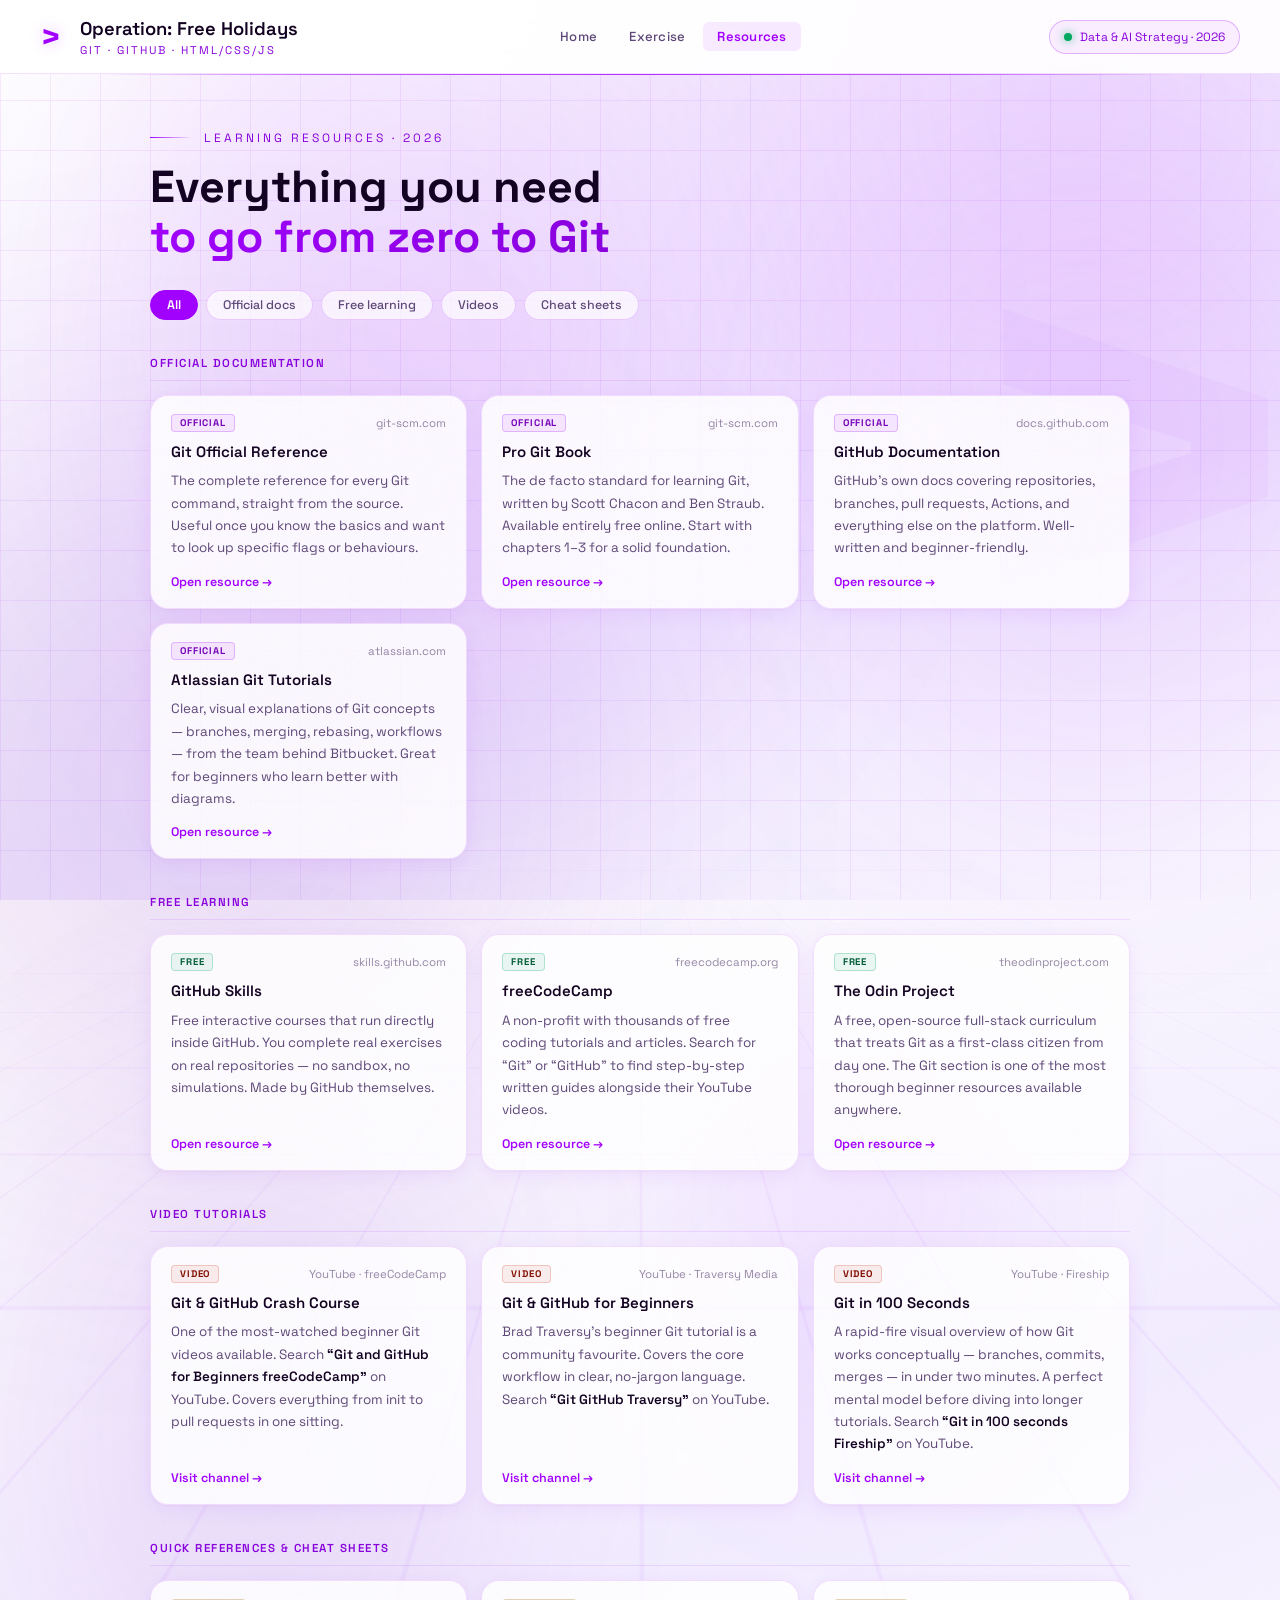
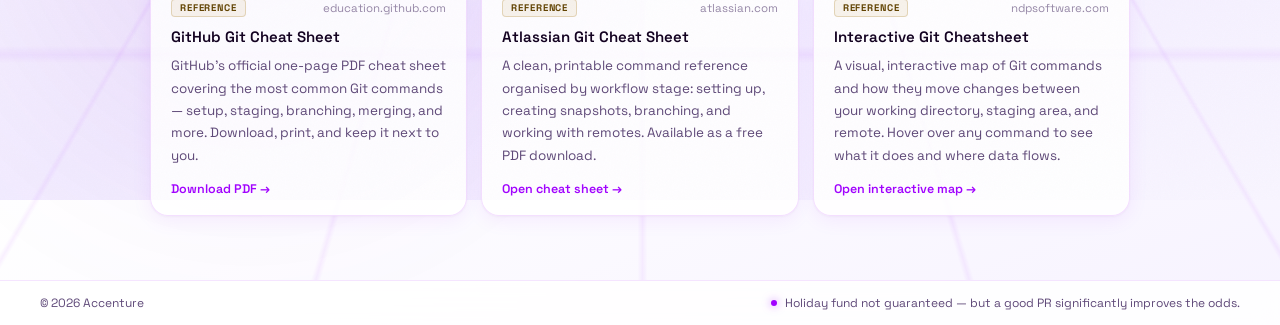
==== pages/docs.html @ 5343b68f "Added how to revert changes and how to keep sensitive information from github" ====
<!doctype html>
<html lang="en">
  <head>
    <meta charset="UTF-8" />
    <meta name="viewport" content="width=device-width, initial-scale=1.0" />
    <title>FZTW - Resources</title>
    <link rel="icon" type="image/svg+xml" href="../assets/favicon.svg" />
    <link
      href="https://fonts.googleapis.com/css2?family=Space+Grotesk:wght@300;400;500;600;700&display=swap"
      rel="stylesheet"
    />
    <link href="../styles.css" rel="stylesheet" />
    <link href="docs.css" rel="stylesheet" />
  </head>
  <body class="page-docs">
    <!-- FIXED BACKGROUND LAYERS -->
    <div class="bg-grid"></div>
    <div class="bg-glow bg-glow-1"></div>
    <div class="bg-glow bg-glow-2"></div>
    <div class="bg-symbol">></div>

    <!-- FX: SCANLINES -->
    <div class="fx-scanlines" aria-hidden="true"></div>

    <!-- FX: FILM GRAIN -->
    <div class="fx-grain" aria-hidden="true"></div>

    <header id="header">
      <div class="header-left">
        <span class="logo-accent">></span>
        <div class="header-title">
          <h1>Operation: Free Holidays</h1>
          <div class="header-subtitle">
            Git &middot; GitHub &middot; HTML/CSS/JS
          </div>
        </div>
      </div>
      <nav class="header-nav" aria-label="Site navigation">
        <a href="../index.html">Home</a>
        <a href="exercise.html">Exercise</a>
        <a href="docs.html" class="active">Resources</a>
      </nav>
      <div class="header-badge">
        <span class="live-dot"></span>
        <span>Data &amp; AI Strategy &middot; 2026</span>
      </div>
    </header>

    <main>
      <!-- FX: AURORA -->
      <div class="fx-aurora" aria-hidden="true">
        <div class="fx-aurora-1"></div>
        <div class="fx-aurora-2"></div>
        <div class="fx-aurora-3"></div>
        <div class="fx-aurora-4"></div>
      </div>

      <!-- FX: PERSPECTIVE GRID -->
      <div class="fx-perspective-grid" aria-hidden="true"></div>

      <!-- CONTENT -->
      <div class="content-wrapper">
        <div class="kicker">Learning resources &middot; 2026</div>
        <h2 class="hero-title">
          Everything you need<br />
          <span>to go from zero to Git</span>
        </h2>

        <!-- FILTER TABS -->
        <div class="filter-tabs" role="tablist" aria-label="Filter resources">
          <button
            class="filter-tab active"
            data-filter="all"
            role="tab"
            aria-selected="true"
          >All</button>
          <button
            class="filter-tab"
            data-filter="official"
            role="tab"
            aria-selected="false"
          >Official docs</button>
          <button
            class="filter-tab"
            data-filter="free"
            role="tab"
            aria-selected="false"
          >Free learning</button>
          <button
            class="filter-tab"
            data-filter="video"
            role="tab"
            aria-selected="false"
          >Videos</button>
          <button
            class="filter-tab"
            data-filter="reference"
            role="tab"
            aria-selected="false"
          >Cheat sheets</button>
        </div>

        <!-- OFFICIAL DOCS -->
        <div class="resource-section" data-category="official">
          <p class="resource-section-title">Official documentation</p>
          <div class="resource-grid">

            <div class="resource-card">
              <div class="resource-card-meta">
                <span class="resource-type resource-type--official">Official</span>
                <span class="resource-platform">git-scm.com</span>
              </div>
              <h3 class="resource-title">Git Official Reference</h3>
              <p class="resource-desc">
                The complete reference for every Git command, straight from the
                source. Useful once you know the basics and want to look up
                specific flags or behaviours.
              </p>
              <a
                href="https://git-scm.com/doc"
                target="_blank"
                rel="noopener"
                class="resource-link"
              >Open resource &rarr;</a>
            </div>

            <div class="resource-card">
              <div class="resource-card-meta">
                <span class="resource-type resource-type--official">Official</span>
                <span class="resource-platform">git-scm.com</span>
              </div>
              <h3 class="resource-title">Pro Git Book</h3>
              <p class="resource-desc">
                The de facto standard for learning Git, written by Scott Chacon
                and Ben Straub. Available entirely free online. Start with
                chapters 1&ndash;3 for a solid foundation.
              </p>
              <a
                href="https://git-scm.com/book/en/v2"
                target="_blank"
                rel="noopener"
                class="resource-link"
              >Open resource &rarr;</a>
            </div>

            <div class="resource-card">
              <div class="resource-card-meta">
                <span class="resource-type resource-type--official">Official</span>
                <span class="resource-platform">docs.github.com</span>
              </div>
              <h3 class="resource-title">GitHub Documentation</h3>
              <p class="resource-desc">
                GitHub's own docs covering repositories, branches, pull
                requests, Actions, and everything else on the platform.
                Well-written and beginner-friendly.
              </p>
              <a
                href="https://docs.github.com"
                target="_blank"
                rel="noopener"
                class="resource-link"
              >Open resource &rarr;</a>
            </div>

            <div class="resource-card">
              <div class="resource-card-meta">
                <span class="resource-type resource-type--official">Official</span>
                <span class="resource-platform">atlassian.com</span>
              </div>
              <h3 class="resource-title">Atlassian Git Tutorials</h3>
              <p class="resource-desc">
                Clear, visual explanations of Git concepts — branches, merging,
                rebasing, workflows — from the team behind Bitbucket. Great for
                beginners who learn better with diagrams.
              </p>
              <a
                href="https://www.atlassian.com/git/tutorials"
                target="_blank"
                rel="noopener"
                class="resource-link"
              >Open resource &rarr;</a>
            </div>

          </div>
        </div>

        <!-- FREE LEARNING -->
        <div class="resource-section" data-category="free">
          <p class="resource-section-title">Free learning</p>
          <div class="resource-grid">

            <div class="resource-card">
              <div class="resource-card-meta">
                <span class="resource-type resource-type--free">Free</span>
                <span class="resource-platform">skills.github.com</span>
              </div>
              <h3 class="resource-title">GitHub Skills</h3>
              <p class="resource-desc">
                Free interactive courses that run directly inside GitHub. You
                complete real exercises on real repositories &mdash; no sandbox,
                no simulations. Made by GitHub themselves.
              </p>
              <a
                href="https://skills.github.com"
                target="_blank"
                rel="noopener"
                class="resource-link"
              >Open resource &rarr;</a>
            </div>

            <div class="resource-card">
              <div class="resource-card-meta">
                <span class="resource-type resource-type--free">Free</span>
                <span class="resource-platform">freecodecamp.org</span>
              </div>
              <h3 class="resource-title">freeCodeCamp</h3>
              <p class="resource-desc">
                A non-profit with thousands of free coding tutorials and
                articles. Search for &ldquo;Git&rdquo; or &ldquo;GitHub&rdquo;
                to find step-by-step written guides alongside their YouTube
                videos.
              </p>
              <a
                href="https://www.freecodecamp.org"
                target="_blank"
                rel="noopener"
                class="resource-link"
              >Open resource &rarr;</a>
            </div>

            <div class="resource-card">
              <div class="resource-card-meta">
                <span class="resource-type resource-type--free">Free</span>
                <span class="resource-platform">theodinproject.com</span>
              </div>
              <h3 class="resource-title">The Odin Project</h3>
              <p class="resource-desc">
                A free, open-source full-stack curriculum that treats Git as a
                first-class citizen from day one. The Git section is one of the
                most thorough beginner resources available anywhere.
              </p>
              <a
                href="https://www.theodinproject.com"
                target="_blank"
                rel="noopener"
                class="resource-link"
              >Open resource &rarr;</a>
            </div>

          </div>
        </div>

        <!-- VIDEO TUTORIALS -->
        <div class="resource-section" data-category="video">
          <p class="resource-section-title">Video tutorials</p>
          <div class="resource-grid">

            <div class="resource-card">
              <div class="resource-card-meta">
                <span class="resource-type resource-type--video">Video</span>
                <span class="resource-platform">YouTube &middot; freeCodeCamp</span>
              </div>
              <h3 class="resource-title">Git &amp; GitHub Crash Course</h3>
              <p class="resource-desc">
                One of the most-watched beginner Git videos available. Search
                <strong>&ldquo;Git and GitHub for Beginners freeCodeCamp&rdquo;</strong>
                on YouTube. Covers everything from init to pull requests in one
                sitting.
              </p>
              <a
                href="https://www.youtube.com/@freecodecamp"
                target="_blank"
                rel="noopener"
                class="resource-link"
              >Visit channel &rarr;</a>
            </div>

            <div class="resource-card">
              <div class="resource-card-meta">
                <span class="resource-type resource-type--video">Video</span>
                <span class="resource-platform">YouTube &middot; Traversy Media</span>
              </div>
              <h3 class="resource-title">Git &amp; GitHub for Beginners</h3>
              <p class="resource-desc">
                Brad Traversy's beginner Git tutorial is a community favourite.
                Covers the core workflow in clear, no-jargon language. Search
                <strong>&ldquo;Git GitHub Traversy&rdquo;</strong> on YouTube.
              </p>
              <a
                href="https://www.youtube.com/@TraversyMedia"
                target="_blank"
                rel="noopener"
                class="resource-link"
              >Visit channel &rarr;</a>
            </div>

            <div class="resource-card">
              <div class="resource-card-meta">
                <span class="resource-type resource-type--video">Video</span>
                <span class="resource-platform">YouTube &middot; Fireship</span>
              </div>
              <h3 class="resource-title">Git in 100 Seconds</h3>
              <p class="resource-desc">
                A rapid-fire visual overview of how Git works conceptually &mdash;
                branches, commits, merges &mdash; in under two minutes. A
                perfect mental model before diving into longer tutorials. Search
                <strong>&ldquo;Git in 100 seconds Fireship&rdquo;</strong> on YouTube.
              </p>
              <a
                href="https://www.youtube.com/@Fireship"
                target="_blank"
                rel="noopener"
                class="resource-link"
              >Visit channel &rarr;</a>
            </div>

          </div>
        </div>

        <!-- QUICK REFERENCES -->
        <div class="resource-section" data-category="reference">
          <p class="resource-section-title">Quick references &amp; cheat sheets</p>
          <div class="resource-grid">

            <div class="resource-card">
              <div class="resource-card-meta">
                <span class="resource-type resource-type--reference">Reference</span>
                <span class="resource-platform">education.github.com</span>
              </div>
              <h3 class="resource-title">GitHub Git Cheat Sheet</h3>
              <p class="resource-desc">
                GitHub's official one-page PDF cheat sheet covering the most
                common Git commands &mdash; setup, staging, branching, merging,
                and more. Download, print, and keep it next to you.
              </p>
              <a
                href="https://education.github.com/git-cheat-sheet-education.pdf"
                target="_blank"
                rel="noopener"
                class="resource-link"
              >Download PDF &rarr;</a>
            </div>

            <div class="resource-card">
              <div class="resource-card-meta">
                <span class="resource-type resource-type--reference">Reference</span>
                <span class="resource-platform">atlassian.com</span>
              </div>
              <h3 class="resource-title">Atlassian Git Cheat Sheet</h3>
              <p class="resource-desc">
                A clean, printable command reference organised by workflow stage:
                setting up, creating snapshots, branching, and working with
                remotes. Available as a free PDF download.
              </p>
              <a
                href="https://www.atlassian.com/git/tutorials/atlassian-git-cheatsheet"
                target="_blank"
                rel="noopener"
                class="resource-link"
              >Open cheat sheet &rarr;</a>
            </div>

            <div class="resource-card">
              <div class="resource-card-meta">
                <span class="resource-type resource-type--reference">Reference</span>
                <span class="resource-platform">ndpsoftware.com</span>
              </div>
              <h3 class="resource-title">Interactive Git Cheatsheet</h3>
              <p class="resource-desc">
                A visual, interactive map of Git commands and how they move
                changes between your working directory, staging area, and remote.
                Hover over any command to see what it does and where data flows.
              </p>
              <a
                href="https://ndpsoftware.com/git-cheatsheet.html"
                target="_blank"
                rel="noopener"
                class="resource-link"
              >Open interactive map &rarr;</a>
            </div>

          </div>
        </div>

      </div>
    </main>

    <footer>
      <p>&copy; 2026 Accenture</p>
      <p class="footer-pill">
        Holiday fund not guaranteed &mdash; but a good PR significantly improves
        the odds.
      </p>
    </footer>

    <script src="../script.js"></script>
    <script src="docs.js"></script>
  </body>
</html>
---- styles.css ----
:root {
  --acc-purple: #a100ff;
  --acc-purple-dark: #7400b8;
  --acc-text: #120020;
  --acc-text-muted: #5e4878;
  --acc-lilac: #8800dd;
  --acc-lilac-soft: #6600b3;
  --glass: rgba(255, 255, 255, 0.9);
  --glass-hover: rgba(255, 255, 255, 1);
  --glass-border: rgba(161, 0, 255, 0.14);
  --success-green: #00a862;
}

*,
*::before,
*::after {
  box-sizing: border-box;
  margin: 0;
  padding: 0;
}
html,
body {
  height: 100%;
}
body {
  font-family:
    "Space Grotesk",
    -apple-system,
    system-ui,
    sans-serif;
  background: linear-gradient(160deg, #ffffff 0%, #f2ecff 65%, #f8f5ff 100%);
  color: var(--acc-text);
  min-height: 100dvh;
  overflow-x: hidden;
  display: flex;
  flex-direction: column;
}

/* FIXED BACKGROUND LAYERS */
.bg-grid {
  position: fixed;
  inset: 0;
  background-image:
    linear-gradient(rgba(161, 0, 255, 0.07) 1px, transparent 1px),
    linear-gradient(90deg, rgba(161, 0, 255, 0.07) 1px, transparent 1px);
  background-size: 50px 50px;
  pointer-events: none;
  z-index: 0;
}
.bg-glow {
  position: fixed;
  width: 580px;
  height: 580px;
  border-radius: 50%;
  filter: blur(170px);
  opacity: 0.18;
  pointer-events: none;
  z-index: 0;
}
.bg-glow-1 {
  top: -180px;
  right: -80px;
  background: var(--acc-purple);
}
.bg-glow-2 {
  bottom: -180px;
  left: -80px;
  background: var(--acc-purple-dark);
}
.bg-symbol {
  position: fixed;
  top: 50%;
  right: -4%;
  font-size: 70vh;
  font-weight: 800;
  color: var(--acc-purple);
  opacity: 0.032;
  transform: translateY(-50%);
  pointer-events: none;
  z-index: 0;
  user-select: none;
}

/* FX 1 — SCANLINES: hidden on light backgrounds */
.fx-scanlines {
  display: none;
}

/* FX 2 — FILM GRAIN: barely-there paper texture */
.fx-grain {
  position: fixed;
  inset: 0;
  z-index: 29;
  pointer-events: none;
  opacity: 0.024;
}
.fx-grain::after {
  content: "";
  position: absolute;
  width: 300%;
  height: 300%;
  top: -100%;
  left: -100%;
  background-image: url("data:image/svg+xml,%3Csvg xmlns='http://www.w3.org/2000/svg' width='200' height='200'%3E%3Cfilter id='n'%3E%3CfeTurbulence type='fractalNoise' baseFrequency='0.75' numOctaves='4' stitchTiles='stitch'/%3E%3C/filter%3E%3Crect width='200' height='200' filter='url(%23n)'/%3E%3C/svg%3E");
  animation: grain-shift 0.18s steps(1) infinite;
}
@keyframes grain-shift {
  0% {
    transform: translate(0, 0);
  }
  11% {
    transform: translate(-5%, -10%);
  }
  22% {
    transform: translate(-15%, 5%);
  }
  33% {
    transform: translate(7%, -25%);
  }
  44% {
    transform: translate(-5%, 25%);
  }
  55% {
    transform: translate(-15%, 10%);
  }
  66% {
    transform: translate(15%, 0%);
  }
  77% {
    transform: translate(0%, 15%);
  }
  88% {
    transform: translate(3%, 35%);
  }
  100% {
    transform: translate(0, 0);
  }
}

/* FX 3 — AURORA: multiply blend for light surfaces */
.fx-aurora {
  position: absolute;
  inset: 0;
  pointer-events: none;
  z-index: 0;
  overflow: hidden;
}
.fx-aurora > div {
  position: absolute;
  border-radius: 50%;
  mix-blend-mode: multiply;
  filter: blur(85px);
  will-change: transform, border-radius;
}
.fx-aurora-1 {
  width: 70%;
  height: 65%;
  top: -18%;
  left: 5%;
  background: radial-gradient(
    ellipse at 40% 50%,
    rgba(161, 0, 255, 0.14) 0%,
    transparent 70%
  );
  border-radius: 68% 32% 44% 56% / 40% 62% 38% 60%;
  animation: aurora-1 20s ease-in-out infinite;
}
.fx-aurora-2 {
  width: 55%;
  height: 50%;
  top: 0%;
  right: -8%;
  background: radial-gradient(
    ellipse at 60% 40%,
    rgba(190, 40, 255, 0.1) 0%,
    transparent 68%
  );
  border-radius: 30% 70% 60% 40% / 50% 30% 70% 50%;
  filter: blur(95px);
  animation: aurora-2 26s ease-in-out infinite;
}
.fx-aurora-3 {
  width: 55%;
  height: 48%;
  bottom: 5%;
  left: -8%;
  background: radial-gradient(
    ellipse at 50% 60%,
    rgba(116, 0, 184, 0.1) 0%,
    transparent 70%
  );
  border-radius: 55% 45% 30% 70% / 65% 35% 65% 35%;
  filter: blur(80px);
  animation: aurora-3 22s ease-in-out infinite;
}
.fx-aurora-4 {
  width: 38%;
  height: 35%;
  top: 45%;
  right: 15%;
  background: radial-gradient(
    ellipse at 50% 50%,
    rgba(161, 0, 255, 0.08) 0%,
    transparent 70%
  );
  border-radius: 40% 60% 50% 50% / 45% 55% 45% 55%;
  filter: blur(110px);
  animation: aurora-4 30s ease-in-out infinite;
}

@keyframes aurora-1 {
  0%,
  100% {
    transform: translate(0, 0) scale(1) rotate(0deg);
    border-radius: 68% 32% 44% 56% / 40% 62% 38% 60%;
  }
  25% {
    transform: translate(5%, 8%) scale(1.08) rotate(6deg);
    border-radius: 50% 50% 55% 45% / 55% 45% 55% 45%;
  }
  50% {
    transform: translate(-3%, 12%) scale(0.95) rotate(-4deg);
    border-radius: 40% 60% 35% 65% / 60% 40% 60% 40%;
  }
  75% {
    transform: translate(8%, 3%) scale(1.05) rotate(9deg);
    border-radius: 60% 40% 60% 40% / 45% 55% 45% 55%;
  }
}
@keyframes aurora-2 {
  0%,
  100% {
    transform: translate(0, 0) scale(1) rotate(0deg);
    border-radius: 30% 70% 60% 40% / 50% 30% 70% 50%;
  }
  33% {
    transform: translate(-8%, -6%) scale(1.12) rotate(-8deg);
    border-radius: 55% 45% 45% 55% / 40% 60% 40% 60%;
  }
  66% {
    transform: translate(-4%, 10%) scale(0.92) rotate(5deg);
    border-radius: 40% 60% 65% 35% / 60% 40% 50% 50%;
  }
}
@keyframes aurora-3 {
  0%,
  100% {
    transform: translate(0, 0) scale(1) rotate(0deg);
    border-radius: 55% 45% 30% 70% / 65% 35% 65% 35%;
  }
  50% {
    transform: translate(6%, -9%) scale(1.1) rotate(12deg);
    border-radius: 40% 60% 55% 45% / 50% 50% 40% 60%;
  }
}
@keyframes aurora-4 {
  0%,
  100% {
    transform: translate(0, 0) scale(1) rotate(0deg);
    border-radius: 40% 60% 50% 50% / 45% 55% 45% 55%;
  }
  35% {
    transform: translate(-7%, 9%) scale(0.88) rotate(-7deg);
    border-radius: 60% 40% 40% 60% / 55% 45% 60% 40%;
  }
  70% {
    transform: translate(5%, -7%) scale(1.08) rotate(4deg);
    border-radius: 50% 50% 60% 40% / 40% 60% 45% 55%;
  }
}

/* FX 4 — PERSPECTIVE GRID */
.fx-perspective-grid {
  height: 52%;
  pointer-events: none;
  z-index: 0;
  overflow: hidden;
}
.fx-perspective-grid::before {
  content: "";
  position: absolute;
  inset: 0;
  background-image:
    linear-gradient(rgba(161, 0, 255, 0.14) 1px, transparent 1px),
    linear-gradient(90deg, rgba(161, 0, 255, 0.14) 1px, transparent 1px);
  background-size: 64px 64px;
  transform: perspective(22rem) rotateX(58deg);
  animation: grid-flow 5s linear infinite;
  -webkit-mask-image: linear-gradient(
    to top,
    rgba(0, 0, 0, 0.55) 0%,
    transparent 100%
  );
  mask-image: linear-gradient(to top, rgba(0, 0, 0, 0.55) 0%, transparent 100%);
}
.fx-perspective-grid::after {
  content: "";
  position: absolute;
  top: 0;
  left: 8%;
  right: 8%;
  height: 1px;
  background: linear-gradient(
    90deg,
    transparent,
    rgba(161, 0, 255, 0.55) 20%,
    rgba(161, 0, 255, 0.8) 50%,
    rgba(161, 0, 255, 0.55) 80%,
    transparent
  );
}
@keyframes grid-flow {
  from {
    background-position: 0 0;
  }
  to {
    background-position: 0 64px;
  }
}

/* NAVBAR */
.header-nav {
  display: flex;
  align-items: center;
  gap: 4px;
}
.header-nav a {
  font-size: 0.82rem;
  font-weight: 500;
  color: var(--acc-text-muted);
  text-decoration: none;
  padding: 6px 14px;
  border-radius: 6px;
  transition: color 0.2s ease, background 0.2s ease;
  letter-spacing: 0.02em;
}
.header-nav a:hover {
  color: var(--acc-purple);
  background: rgba(161, 0, 255, 0.06);
}
.header-nav a.active {
  color: var(--acc-purple);
  font-weight: 600;
  background: rgba(161, 0, 255, 0.08);
}

/* HEADER */
header {
  position: sticky;
  top: 0;
  padding: 14px 40px;
  background: rgba(255, 255, 255, 0.9);
  backdrop-filter: blur(20px);
  border-bottom: 1px solid rgba(161, 0, 255, 0.12);
  display: flex;
  justify-content: space-between;
  align-items: center;
  z-index: 1000;
  flex-shrink: 0;
  transition: box-shadow 250ms ease;
}
header.elevated {
  box-shadow: 0 4px 28px rgba(161, 0, 255, 0.1);
}
.header-left {
  display: flex;
  align-items: center;
  gap: 18px;
}
.logo-accent {
  font-size: 2.2rem;
  font-weight: 700;
  color: var(--acc-purple);
  text-shadow: 0 0 16px rgba(161, 0, 255, 0.28);
}
.header-title h1 {
  font-size: 1.15rem;
  font-weight: 600;
  color: var(--acc-text);
}
.header-subtitle {
  font-size: 0.7rem;
  color: var(--acc-lilac);
  text-transform: uppercase;
  letter-spacing: 2px;
  margin-top: 3px;
}
.header-badge {
  display: flex;
  align-items: center;
  gap: 8px;
  padding: 8px 14px;
  background: rgba(161, 0, 255, 0.06);
  border-radius: 999px;
  border: 1px solid rgba(161, 0, 255, 0.26);
  font-size: 0.75rem;
  color: var(--acc-lilac);
}
.live-dot {
  width: 8px;
  height: 8px;
  border-radius: 50%;
  background: var(--success-green);
  box-shadow: 0 0 10px rgba(0, 168, 98, 0.7);
  animation: pulse-dot 2s ease infinite;
}
@keyframes pulse-dot {
  0%,
  100% {
    opacity: 1;
    box-shadow: 0 0 10px rgba(0, 168, 98, 0.7);
  }
  50% {
    opacity: 0.5;
    box-shadow: 0 0 4px rgba(0, 168, 98, 0.3);
  }
}

/* MAIN & CONTENT */
main {
  flex: 1;
  position: relative;
  z-index: 10;
  display: flex;
  align-items: center;
  justify-content: center;
  padding: 32px 40px;
  overflow: hidden;
}
.content-wrapper {
  max-width: 980px;
  width: 100%;
  position: relative;
  z-index: 1;
}

.kicker {
  font-size: 0.75rem;
  text-transform: uppercase;
  letter-spacing: 3px;
  color: var(--acc-lilac);
  display: inline-flex;
  align-items: center;
  gap: 12px;
  margin-bottom: 16px;
}
.kicker::before {
  content: "";
  width: 42px;
  height: 1px;
  background: linear-gradient(90deg, var(--acc-purple), transparent);
}
.hero-title {
  font-size: clamp(2rem, 3.5vw, 3rem);
  font-weight: 700;
  line-height: 1.12;
  margin-bottom: 28px;
  color: var(--acc-text);
}
.hero-title span {
  background: linear-gradient(135deg, var(--acc-purple), var(--acc-lilac));
  -webkit-background-clip: text;
  -webkit-text-fill-color: transparent;
  background-clip: text;
}

.cards-grid {
  display: grid;
  grid-template-columns: 1fr 1fr;
  gap: 20px;
}
.card {
  background: rgba(255, 255, 255, 0.85);
  border-radius: 26px;
  border: 1px solid rgba(161, 0, 255, 0.13);
  padding: 26px 28px;
  backdrop-filter: blur(14px);
  box-shadow:
    0 4px 30px rgba(161, 0, 255, 0.09),
    0 1px 3px rgba(0, 0, 0, 0.04);
  transition: all 0.25s ease;
}
.card:hover {
  background: rgba(255, 255, 255, 0.98);
  border-color: rgba(161, 0, 255, 0.4);
  transform: translateY(-4px) scale(1.01);
  box-shadow:
    0 16px 52px rgba(161, 0, 255, 0.14),
    0 4px 10px rgba(0, 0, 0, 0.06);
}
.card-eyebrow {
  font-size: 0.72rem;
  text-transform: uppercase;
  letter-spacing: 2px;
  color: var(--acc-purple);
  margin-bottom: 12px;
  display: block;
}
.card p {
  font-size: 0.92rem;
  line-height: 1.78;
  color: var(--acc-text-muted);
}

/* keywords + tooltips */
.hl {
  color: var(--acc-purple-dark);
  font-weight: 600;
  cursor: default;
  position: relative;
  background-image: linear-gradient(var(--acc-purple), var(--acc-purple));
  background-size: 0% 1px;
  background-repeat: no-repeat;
  background-position: left 100%;
  transition: background-size 300ms ease;
  padding-bottom: 1px;
}
.hl:hover {
  background-size: 100% 1px;
}
.hl[data-tip]:hover::after {
  content: attr(data-tip);
  position: absolute;
  bottom: calc(100% + 10px);
  left: 50%;
  transform: translateX(-50%);
  background: #ffffff;
  color: var(--acc-text);
  border: 1px solid rgba(161, 0, 255, 0.28);
  border-radius: 8px;
  font-size: 11px;
  font-weight: 400;
  padding: 7px 12px;
  white-space: nowrap;
  pointer-events: none;
  z-index: 200;
  box-shadow: 0 6px 24px rgba(161, 0, 255, 0.14);
  letter-spacing: 0;
  text-transform: none;
  animation: tip-in 150ms ease;
}
.hl[data-tip]:hover::before {
  content: "";
  position: absolute;
  bottom: calc(100% + 6px);
  left: 50%;
  transform: translateX(-50%);
  border: 4px solid transparent;
  border-top-color: rgba(161, 0, 255, 0.45);
  pointer-events: none;
  z-index: 200;
  animation: tip-in 150ms ease;
}
@keyframes tip-in {
  from {
    opacity: 0;
  }
  to {
    opacity: 1;
  }
}

/* FOOTER */
footer {
  flex-shrink: 0;
  position: relative;
  z-index: 10;
  border-top: 1px solid rgba(161, 0, 255, 0.1);
  padding: 14px 40px;
  background: rgba(255, 255, 255, 0.85);
  backdrop-filter: blur(12px);
  display: flex;
  align-items: center;
  justify-content: space-between;
}
footer p {
  font-size: 12px;
  color: var(--acc-text-muted);
}
.footer-pill {
  display: inline-flex;
  align-items: center;
  gap: 8px;
  font-size: 12px;
  color: var(--acc-text-muted);
}
.footer-pill::before {
  content: "";
  width: 6px;
  height: 6px;
  border-radius: 50%;
  flex-shrink: 0;
  background: var(--acc-purple);
  box-shadow: 0 0 8px rgba(161, 0, 255, 0.55);
  animation: pulse-dot 2.5s ease infinite;
}

/* LOAD ANIMATIONS */
@keyframes fade-up {
  from {
    opacity: 0;
    transform: translateY(16px);
  }
  to {
    opacity: 1;
    transform: none;
  }
}
.kicker {
  opacity: 0;
  animation: fade-up 500ms ease forwards 120ms;
}
.hero-title {
  opacity: 0;
  animation: fade-up 500ms ease forwards 270ms;
}
.cards-grid {
  opacity: 0;
  animation: fade-up 500ms ease forwards 440ms;
}

/* RESPONSIVE */
@media (max-width: 720px) {
  header {
    padding: 12px 20px;
  }
  .header-badge {
    display: none;
  }
  main {
    padding: 24px 20px;
  }
  .hero-title {
    font-size: 1.7rem;
  }
  .cards-grid {
    grid-template-columns: 1fr;
    gap: 16px;
  }
  footer {
    flex-direction: column;
    gap: 6px;
    padding: 12px 20px;
    text-align: center;
  }
  .fx-perspective-grid {
    height: 35%;
  }
  .header-nav {
    display: none;
  }
}

@media (prefers-reduced-motion: reduce) {
  *,
  *::before,
  *::after {
    animation-duration: 0.01ms !important;
  }
}
---- pages/docs.css ----
/* DOCS PAGE LAYOUT */
.page-docs {
  height: auto;
}
.page-docs main {
  flex: 1;
  align-items: flex-start;
  padding-top: 48px;
  padding-bottom: 64px;
}

/* FILTER TABS */
.filter-tabs {
  display: flex;
  gap: 8px;
  flex-wrap: wrap;
  margin-top: 28px;
  margin-bottom: 8px;
  opacity: 0;
  animation: fade-up 500ms ease forwards 400ms;
}
.filter-tab {
  font-family: inherit;
  font-size: 0.78rem;
  font-weight: 500;
  padding: 6px 16px;
  border: 1px solid rgba(161, 0, 255, 0.18);
  background: rgba(255, 255, 255, 0.7);
  color: var(--acc-text-muted);
  cursor: pointer;
  border-radius: 20px;
  transition: all 0.2s ease;
}
.filter-tab:hover {
  border-color: var(--acc-purple);
  color: var(--acc-purple);
  background: rgba(161, 0, 255, 0.05);
}
.filter-tab.active {
  background: var(--acc-purple);
  color: #fff;
  border-color: var(--acc-purple);
  font-weight: 600;
}

/* RESOURCE SECTIONS */
.resource-section {
  margin-top: 36px;
  opacity: 0;
  animation: fade-up 500ms ease forwards 480ms;
}
.resource-section + .resource-section {
  animation-delay: 560ms;
}
.resource-section + .resource-section + .resource-section {
  animation-delay: 640ms;
}
.resource-section + .resource-section + .resource-section + .resource-section {
  animation-delay: 720ms;
}
.resource-section
  + .resource-section
  + .resource-section
  + .resource-section
  + .resource-section {
  animation-delay: 800ms;
}
.resource-section-title {
  font-size: 0.72rem;
  font-weight: 600;
  text-transform: uppercase;
  letter-spacing: 1.5px;
  color: var(--acc-lilac);
  margin-bottom: 14px;
  padding-bottom: 10px;
  border-bottom: 1px solid rgba(161, 0, 255, 0.1);
}

/* RESOURCE GRID */
.resource-grid {
  display: grid;
  grid-template-columns: repeat(auto-fill, minmax(270px, 1fr));
  gap: 14px;
}

/* RESOURCE CARD */
.resource-card {
  display: flex;
  flex-direction: column;
  gap: 8px;
  background: rgba(255, 255, 255, 0.85);
  border: 1px solid rgba(161, 0, 255, 0.12);
  border-radius: 18px;
  padding: 18px 20px;
  backdrop-filter: blur(14px);
  box-shadow:
    0 4px 20px rgba(161, 0, 255, 0.07),
    0 1px 3px rgba(0, 0, 0, 0.04);
  transition: all 0.25s ease;
}
.resource-card:hover {
  border-color: rgba(161, 0, 255, 0.35);
  transform: translateY(-2px);
  box-shadow:
    0 12px 40px rgba(161, 0, 255, 0.12),
    0 4px 8px rgba(0, 0, 0, 0.05);
}
.resource-card-meta {
  display: flex;
  align-items: center;
  justify-content: space-between;
  gap: 8px;
}
.resource-type {
  font-size: 0.6rem;
  font-weight: 700;
  letter-spacing: 0.09em;
  text-transform: uppercase;
  padding: 2px 8px;
  border-radius: 4px;
  white-space: nowrap;
}
.resource-type--official {
  background: rgba(161, 0, 255, 0.08);
  color: var(--acc-purple-dark);
  border: 1px solid rgba(161, 0, 255, 0.22);
}
.resource-type--free {
  background: rgba(0, 168, 98, 0.08);
  color: #005c35;
  border: 1px solid rgba(0, 168, 98, 0.25);
}
.resource-type--video {
  background: rgba(200, 40, 0, 0.07);
  color: #820e00;
  border: 1px solid rgba(200, 40, 0, 0.2);
}
.resource-type--reference {
  background: rgba(160, 110, 0, 0.08);
  color: #614200;
  border: 1px solid rgba(160, 110, 0, 0.22);
}
.resource-platform {
  font-size: 0.72rem;
  color: var(--acc-text-muted);
  opacity: 0.65;
  white-space: nowrap;
  overflow: hidden;
  text-overflow: ellipsis;
}
.resource-title {
  font-size: 0.94rem;
  font-weight: 600;
  color: var(--acc-text);
  line-height: 1.35;
  margin: 2px 0 0;
}
.resource-desc {
  font-size: 0.84rem;
  line-height: 1.67;
  color: var(--acc-text-muted);
  flex: 1;
  margin: 0;
}
.resource-desc strong {
  color: var(--acc-text);
  font-weight: 600;
}
.resource-link {
  display: inline-flex;
  align-items: center;
  gap: 4px;
  font-size: 0.78rem;
  font-weight: 600;
  color: var(--acc-purple);
  text-decoration: none;
  margin-top: 6px;
  transition: gap 0.2s ease, color 0.2s ease;
}
.resource-link:hover {
  gap: 8px;
  color: var(--acc-purple-dark);
}

/* RESPONSIVE */
@media (max-width: 720px) {
  .page-docs main {
    flex: 1;
    padding-top: 28px;
    padding-bottom: 40px;
  }
  .resource-grid {
    grid-template-columns: 1fr;
  }
  .filter-tabs {
    gap: 6px;
  }
  .filter-tab {
    font-size: 0.74rem;
    padding: 5px 12px;
  }
}
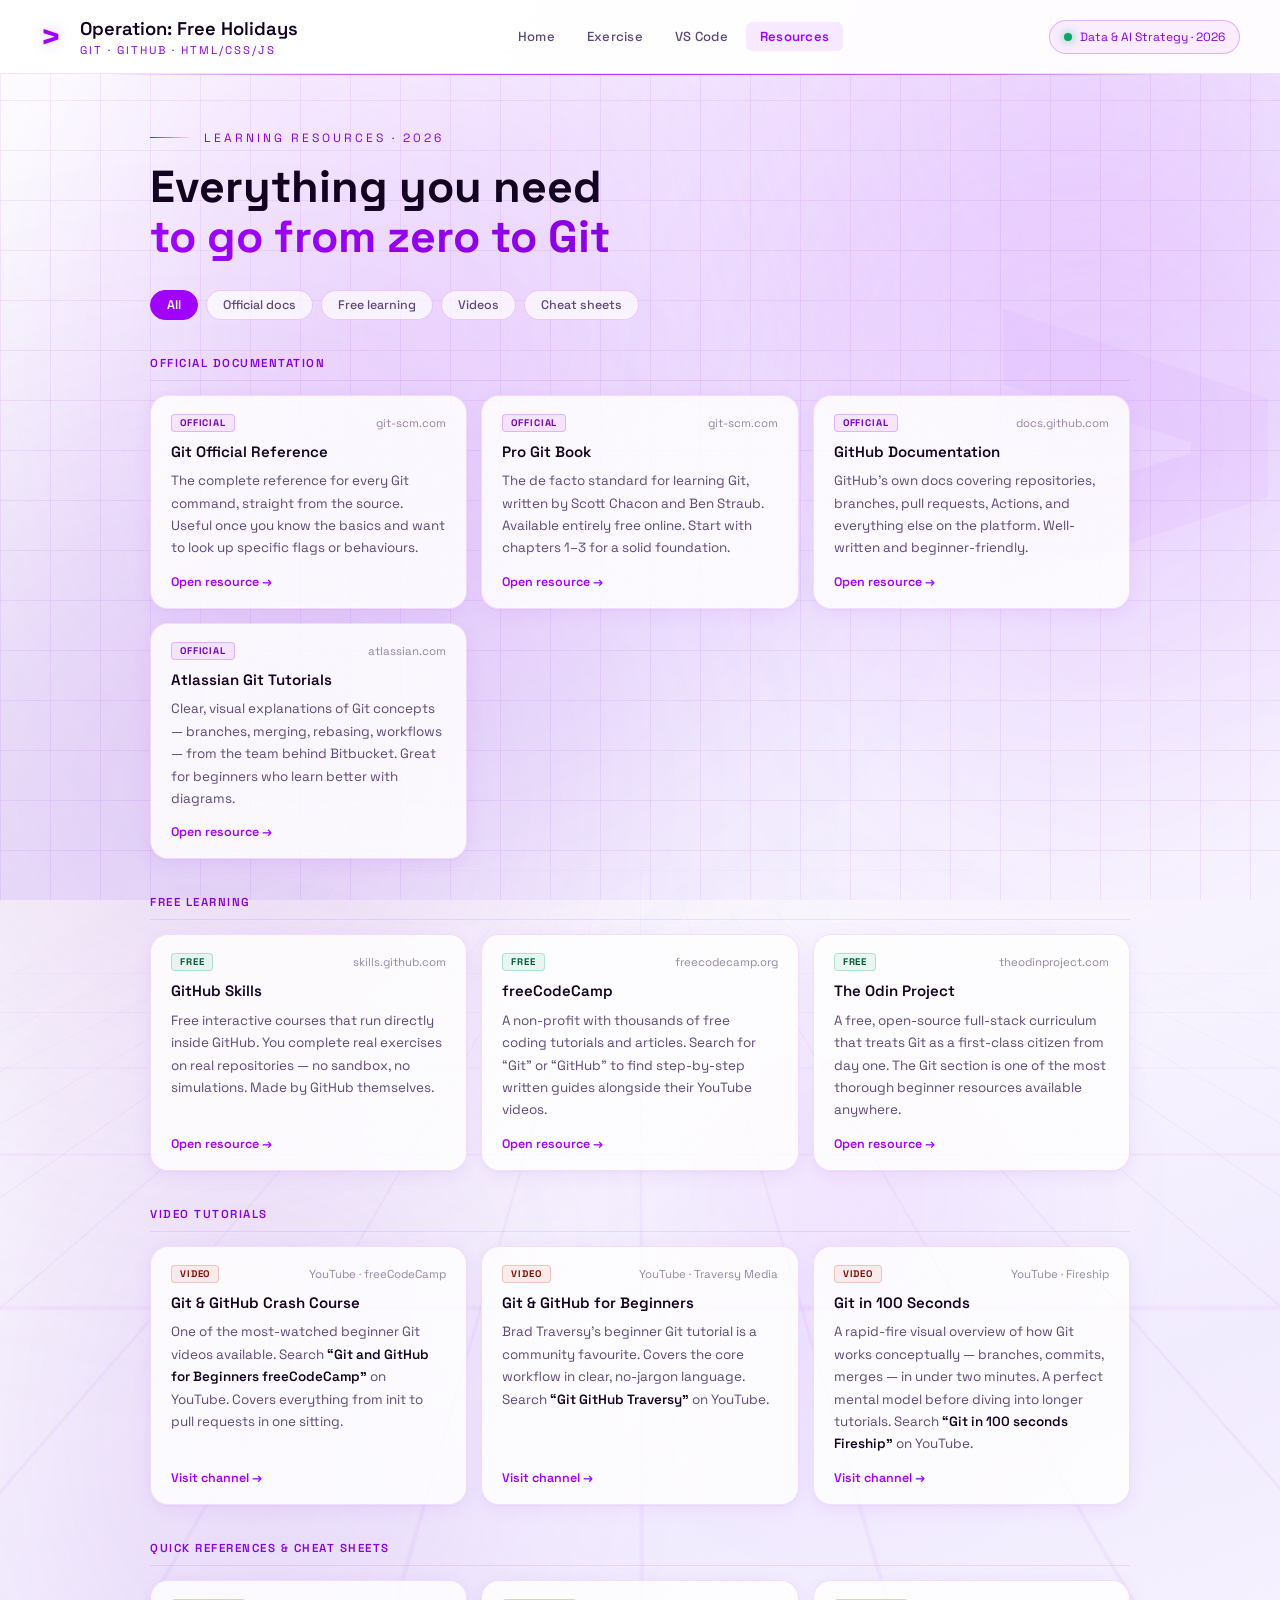
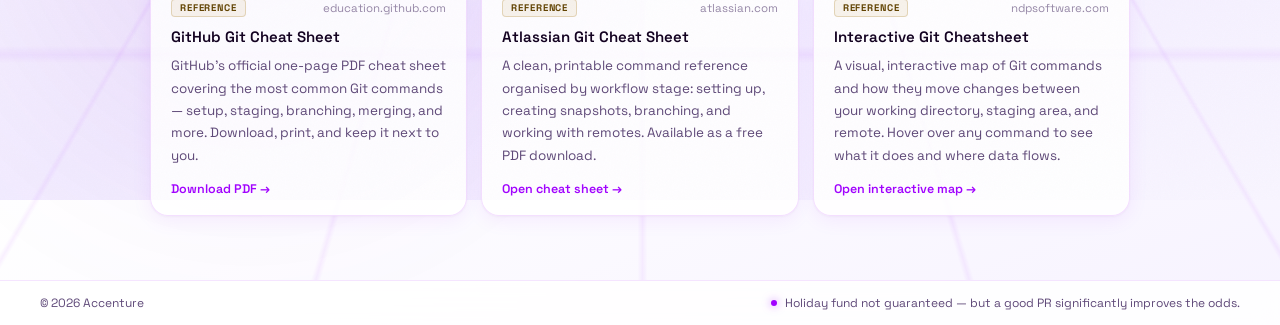
==== commit 2140777f: "Added content to exercises and added new page on how to install and configure vs code" ====
--- a/pages/docs.html
+++ b/pages/docs.html
@@ -38,6 +38,7 @@
       <nav class="header-nav" aria-label="Site navigation">
         <a href="../index.html">Home</a>
         <a href="exercise.html">Exercise</a>
+        <a href="vscode.html">VS Code</a>
         <a href="docs.html" class="active">Resources</a>
       </nav>
       <div class="header-badge">
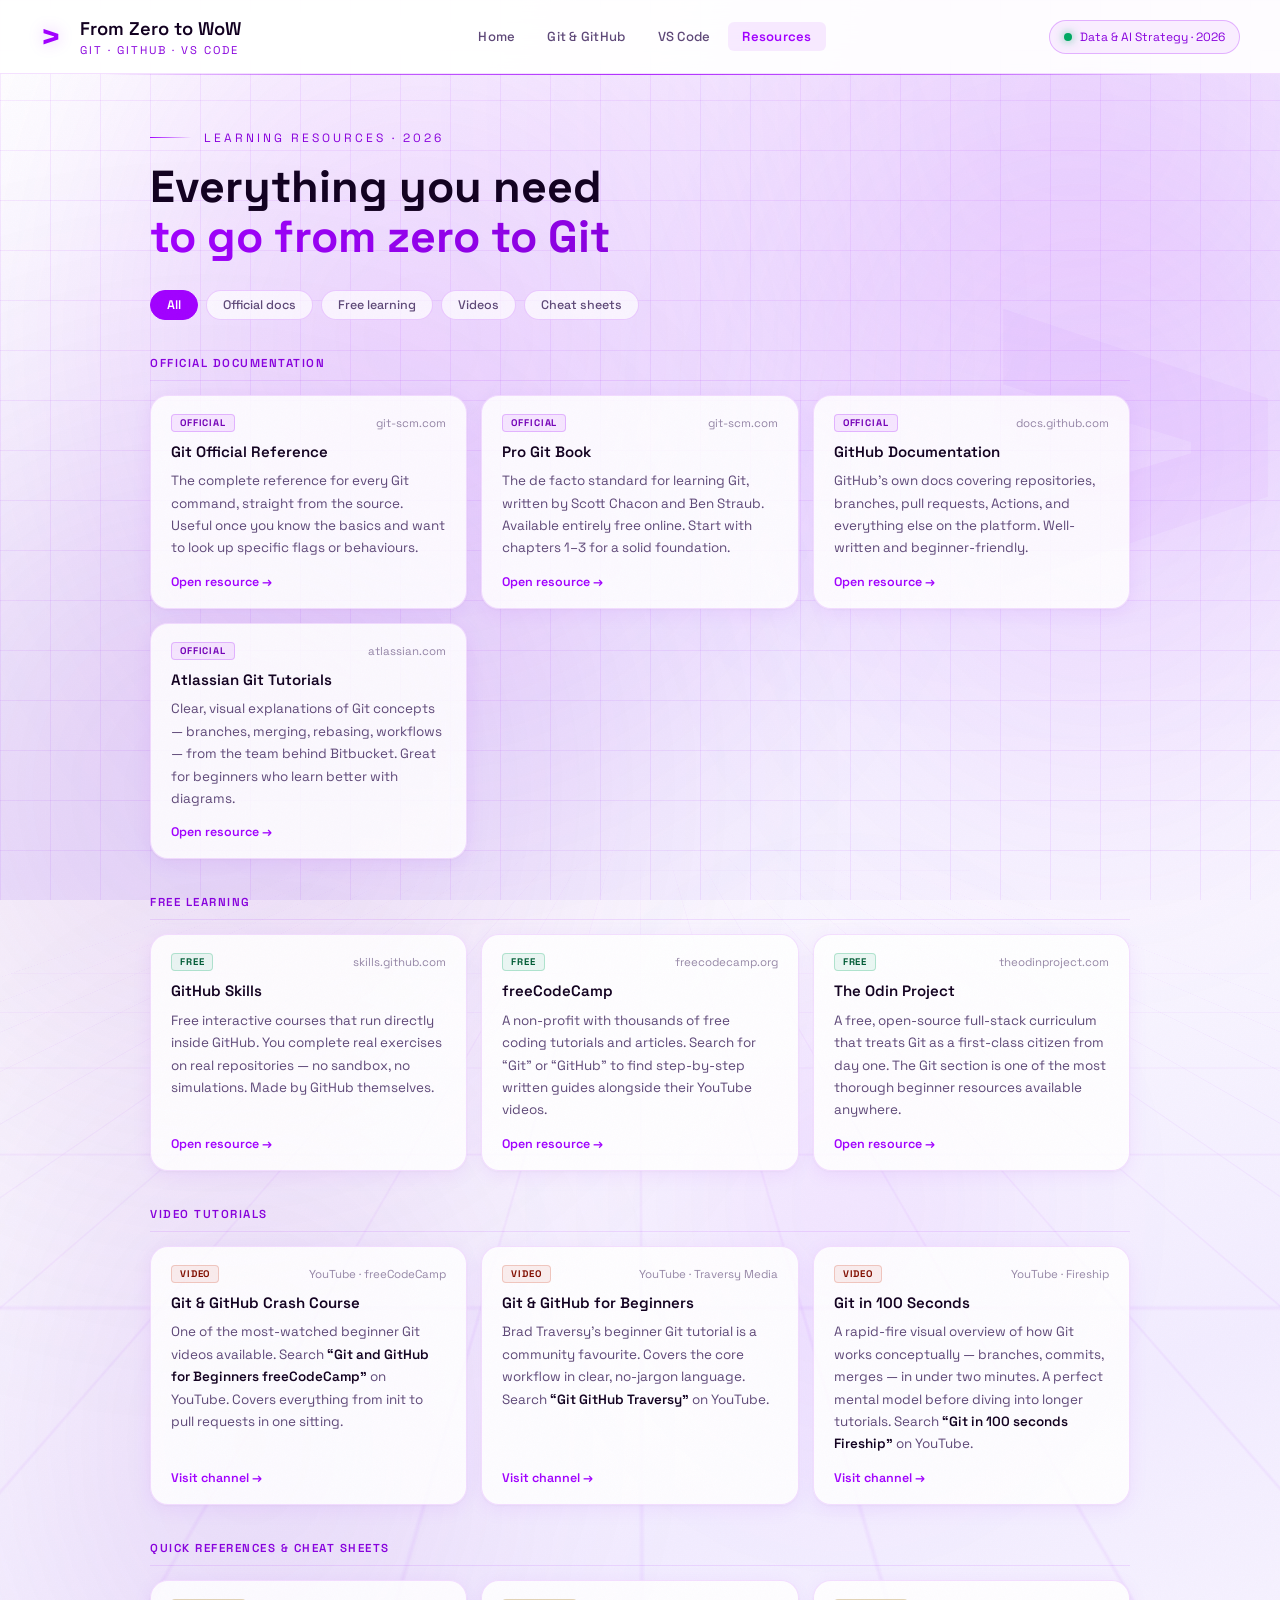
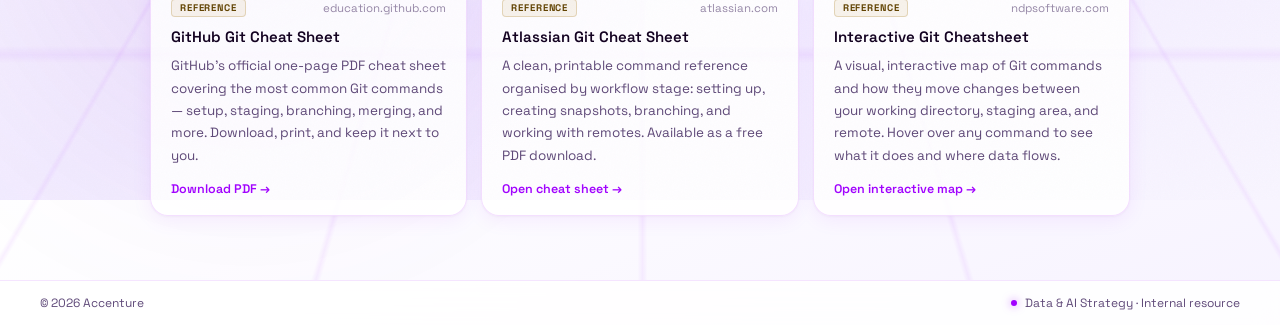
==== commit 22c1684e: "changed the idea of the project to pivot to a more wiki idea" ====
--- a/pages/docs.html
+++ b/pages/docs.html
@@ -29,15 +29,15 @@
       <div class="header-left">
         <span class="logo-accent">></span>
         <div class="header-title">
-          <h1>Operation: Free Holidays</h1>
+          <h1>From Zero to WoW</h1>
           <div class="header-subtitle">
-            Git &middot; GitHub &middot; HTML/CSS/JS
+            Git &middot; GitHub &middot; VS Code
           </div>
         </div>
       </div>
       <nav class="header-nav" aria-label="Site navigation">
         <a href="../index.html">Home</a>
-        <a href="exercise.html">Exercise</a>
+        <a href="git-github.html">Git &amp; GitHub</a>
         <a href="vscode.html">VS Code</a>
         <a href="docs.html" class="active">Resources</a>
       </nav>
@@ -389,8 +389,7 @@
     <footer>
       <p>&copy; 2026 Accenture</p>
       <p class="footer-pill">
-        Holiday fund not guaranteed &mdash; but a good PR significantly improves
-        the odds.
+        Data &amp; AI Strategy &middot; Internal resource
       </p>
     </footer>
 
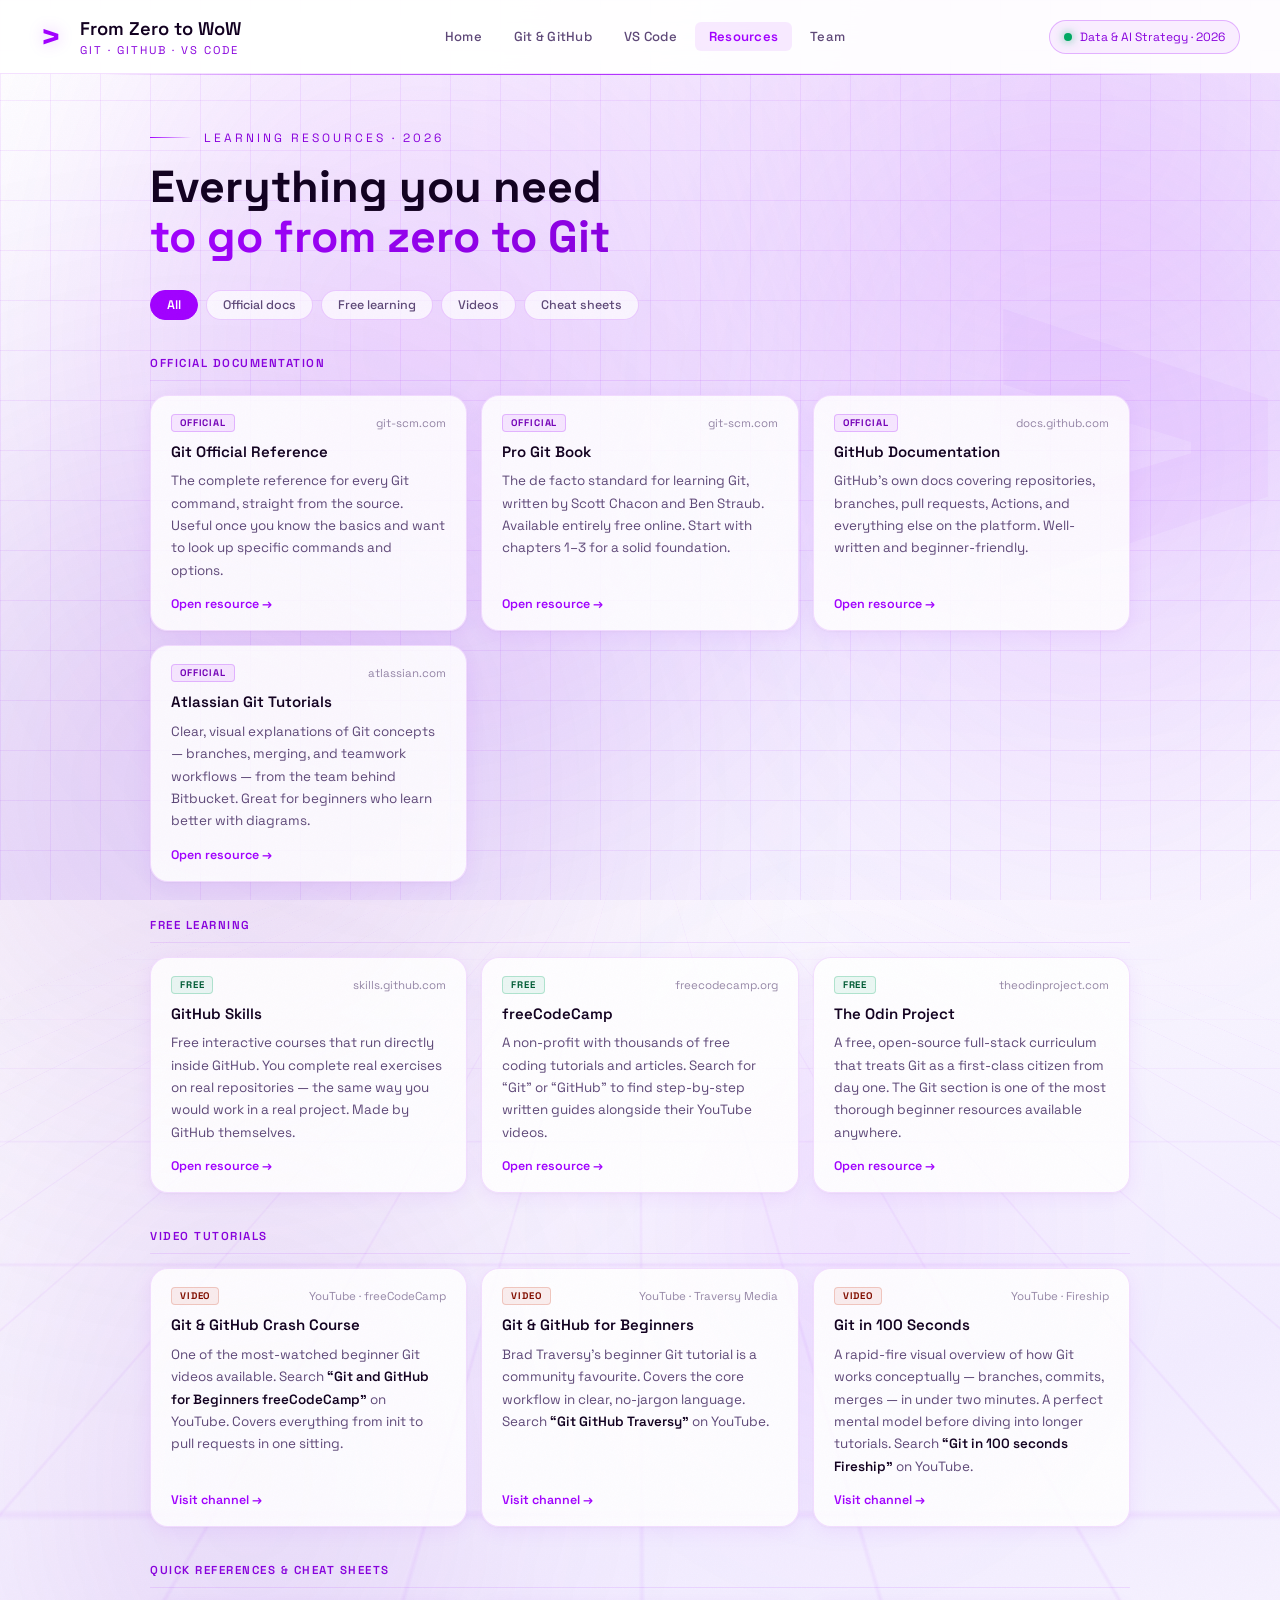
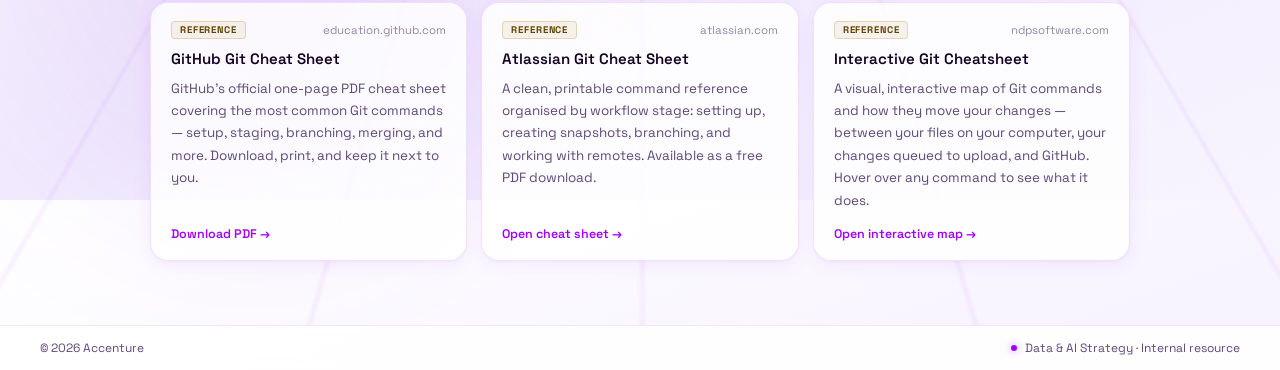
==== commit 369f6938: "added team page and updated content" ====
--- a/pages/docs.html
+++ b/pages/docs.html
@@ -40,6 +40,7 @@
         <a href="git-github.html">Git &amp; GitHub</a>
         <a href="vscode.html">VS Code</a>
         <a href="docs.html" class="active">Resources</a>
+        <a href="team.html">Team</a>
       </nav>
       <div class="header-badge">
         <span class="live-dot"></span>
@@ -115,7 +116,7 @@
               <p class="resource-desc">
                 The complete reference for every Git command, straight from the
                 source. Useful once you know the basics and want to look up
-                specific flags or behaviours.
+                specific commands and options.
               </p>
               <a
                 href="https://git-scm.com/doc"
@@ -171,8 +172,8 @@
               <h3 class="resource-title">Atlassian Git Tutorials</h3>
               <p class="resource-desc">
                 Clear, visual explanations of Git concepts — branches, merging,
-                rebasing, workflows — from the team behind Bitbucket. Great for
-                beginners who learn better with diagrams.
+                and teamwork workflows — from the team behind Bitbucket. Great
+                for beginners who learn better with diagrams.
               </p>
               <a
                 href="https://www.atlassian.com/git/tutorials"
@@ -198,8 +199,8 @@
               <h3 class="resource-title">GitHub Skills</h3>
               <p class="resource-desc">
                 Free interactive courses that run directly inside GitHub. You
-                complete real exercises on real repositories &mdash; no sandbox,
-                no simulations. Made by GitHub themselves.
+                complete real exercises on real repositories — the same way you
+                would work in a real project. Made by GitHub themselves.
               </p>
               <a
                 href="https://skills.github.com"
@@ -368,9 +369,10 @@
               </div>
               <h3 class="resource-title">Interactive Git Cheatsheet</h3>
               <p class="resource-desc">
-                A visual, interactive map of Git commands and how they move
-                changes between your working directory, staging area, and remote.
-                Hover over any command to see what it does and where data flows.
+                A visual, interactive map of Git commands and how they move your
+                changes — between your files on your computer, your changes
+                queued to upload, and GitHub. Hover over any command to see
+                what it does.
               </p>
               <a
                 href="https://ndpsoftware.com/git-cheatsheet.html"
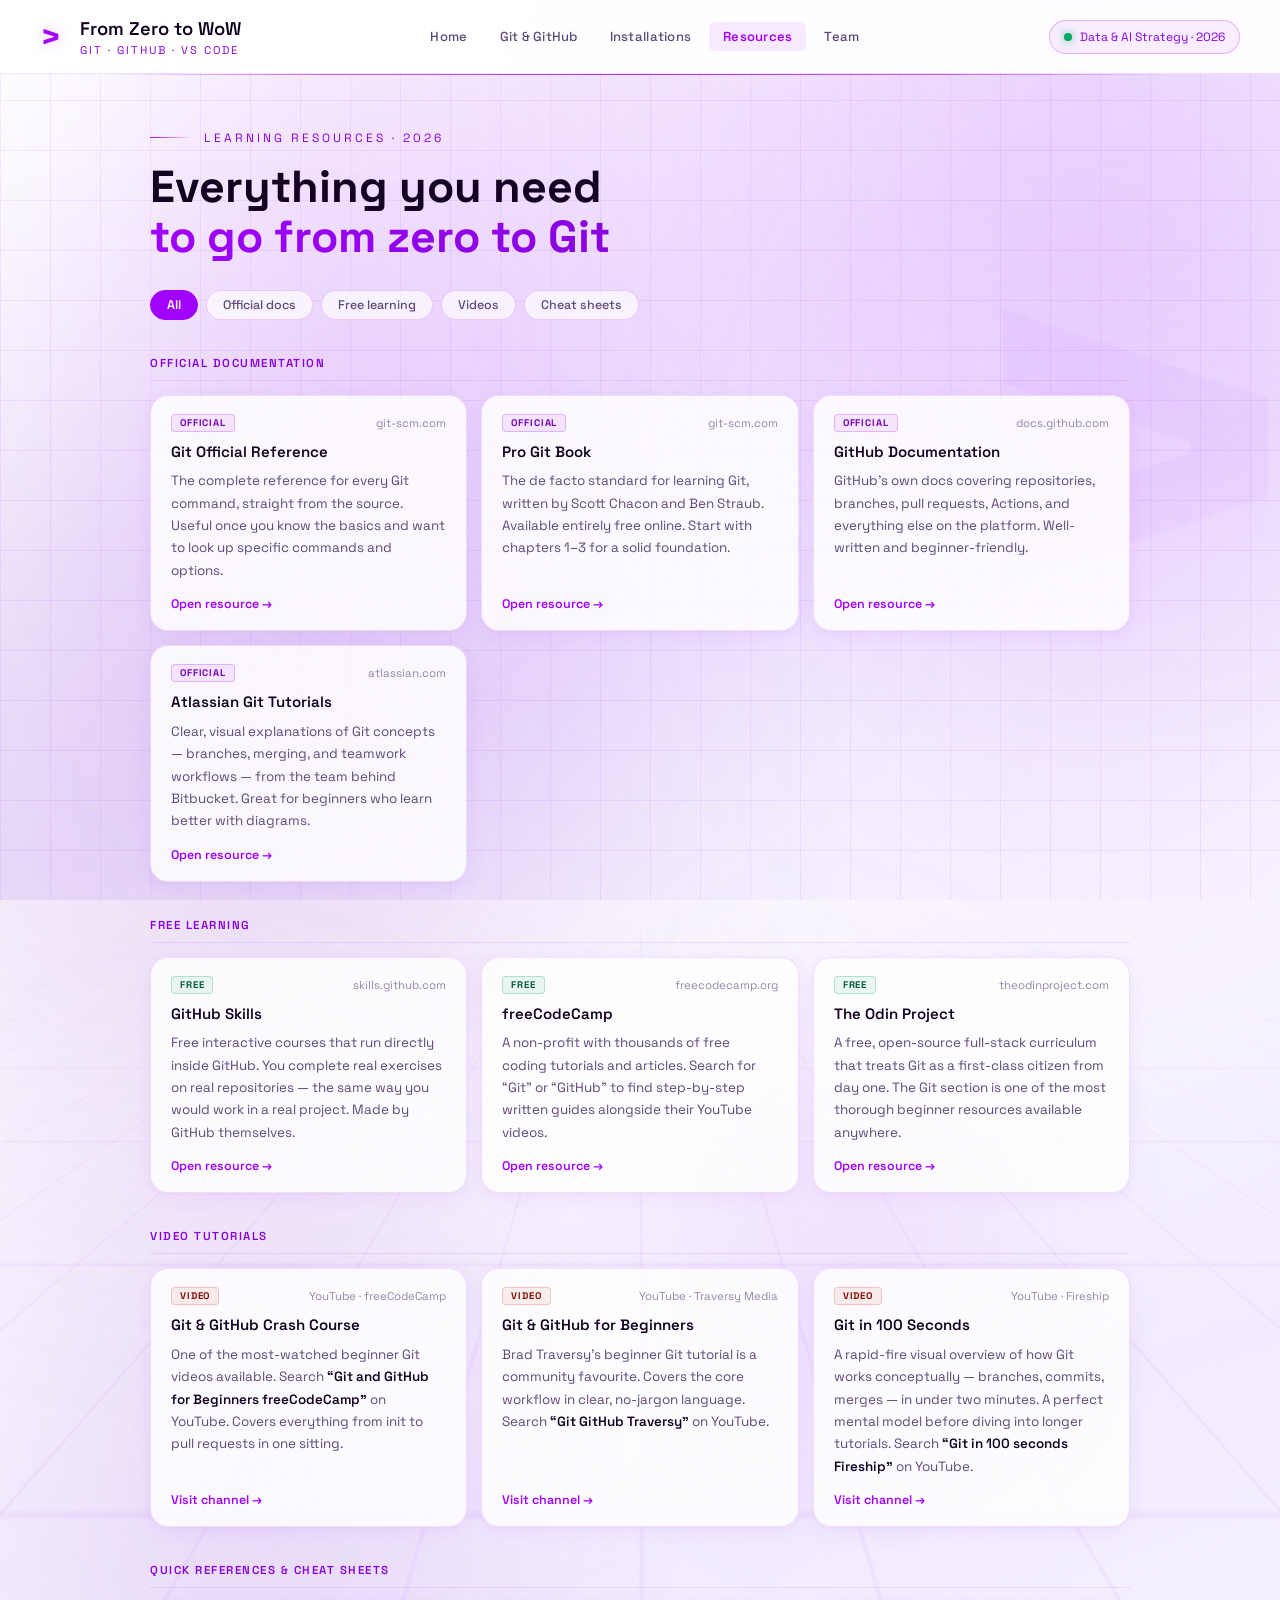
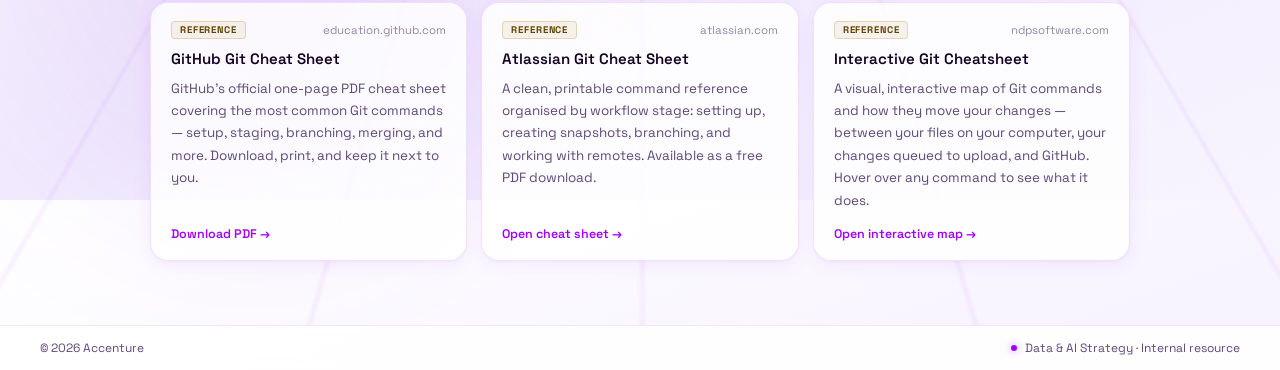
==== commit 05490d35: "adding git installation guide and updating vs code page to frame all required installations" ====
--- a/pages/docs.html
+++ b/pages/docs.html
@@ -3,7 +3,7 @@
   <head>
     <meta charset="UTF-8" />
     <meta name="viewport" content="width=device-width, initial-scale=1.0" />
-    <title>FZTW - Resources</title>
+    <title>Collaborative Development</title>
     <link rel="icon" type="image/svg+xml" href="../assets/favicon.svg" />
     <link
       href="https://fonts.googleapis.com/css2?family=Space+Grotesk:wght@300;400;500;600;700&display=swap"
@@ -38,7 +38,7 @@
       <nav class="header-nav" aria-label="Site navigation">
         <a href="../index.html">Home</a>
         <a href="git-github.html">Git &amp; GitHub</a>
-        <a href="vscode.html">VS Code</a>
+        <a href="vscode.html">Installations</a>
         <a href="docs.html" class="active">Resources</a>
         <a href="team.html">Team</a>
       </nav>
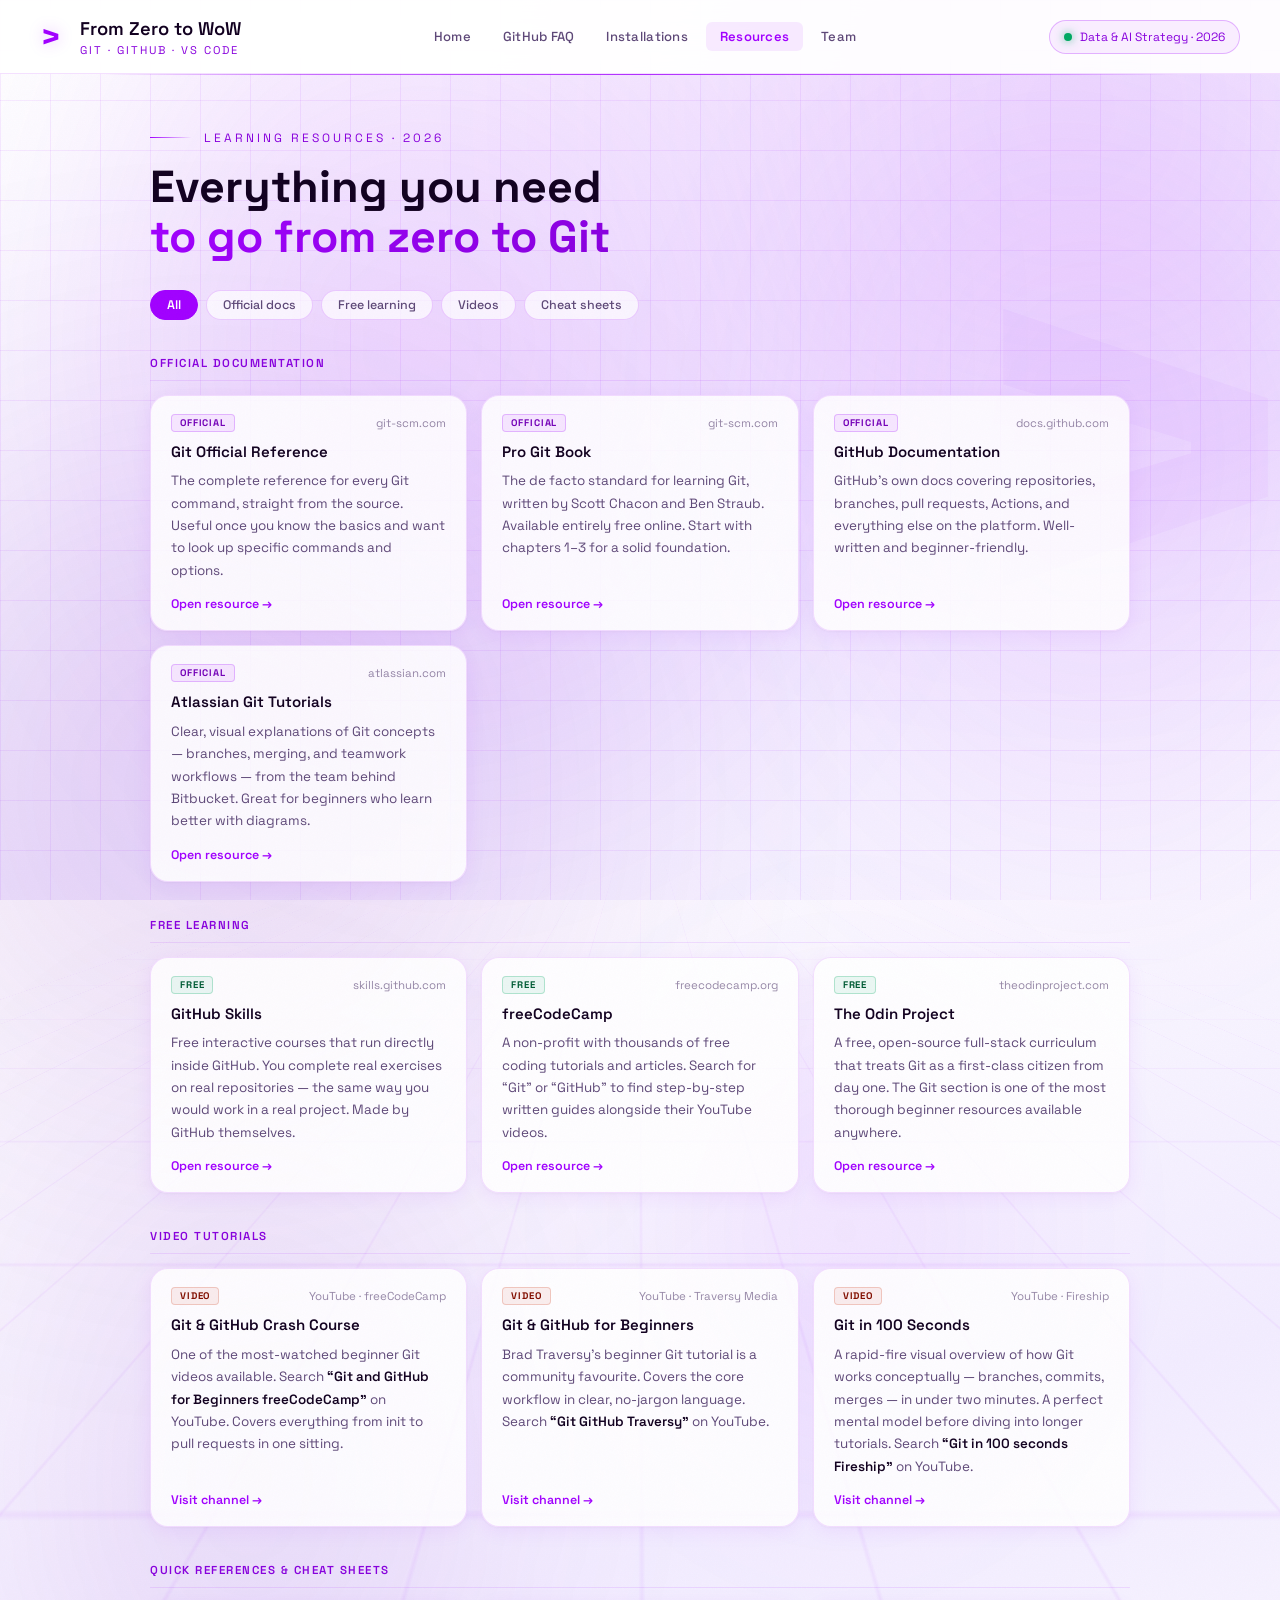
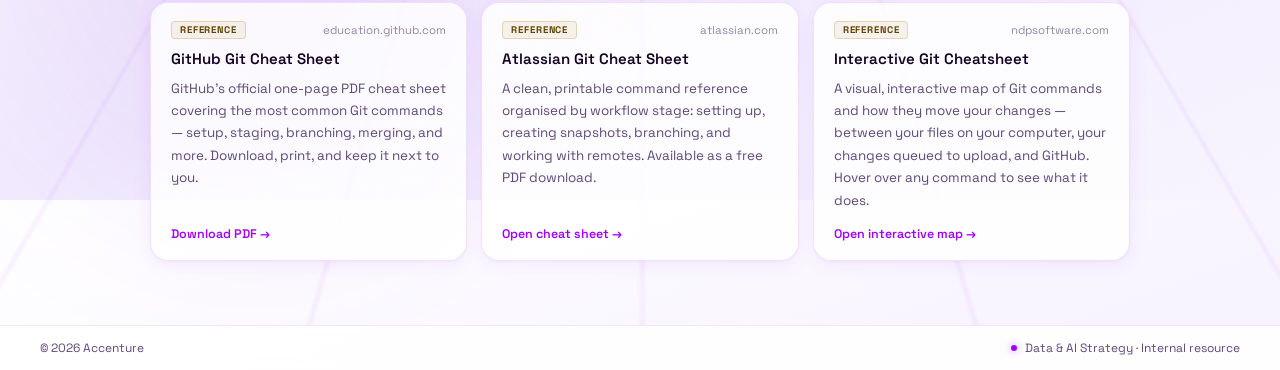
==== commit 3515900d: "added filters to allow seeing instructions using claude or terminal" ====
--- a/pages/docs.html
+++ b/pages/docs.html
@@ -37,7 +37,7 @@
       </div>
       <nav class="header-nav" aria-label="Site navigation">
         <a href="../index.html">Home</a>
-        <a href="git-github.html">Git &amp; GitHub</a>
+        <a href="git-github.html">GitHub FAQ</a>
         <a href="vscode.html">Installations</a>
         <a href="docs.html" class="active">Resources</a>
         <a href="team.html">Team</a>
